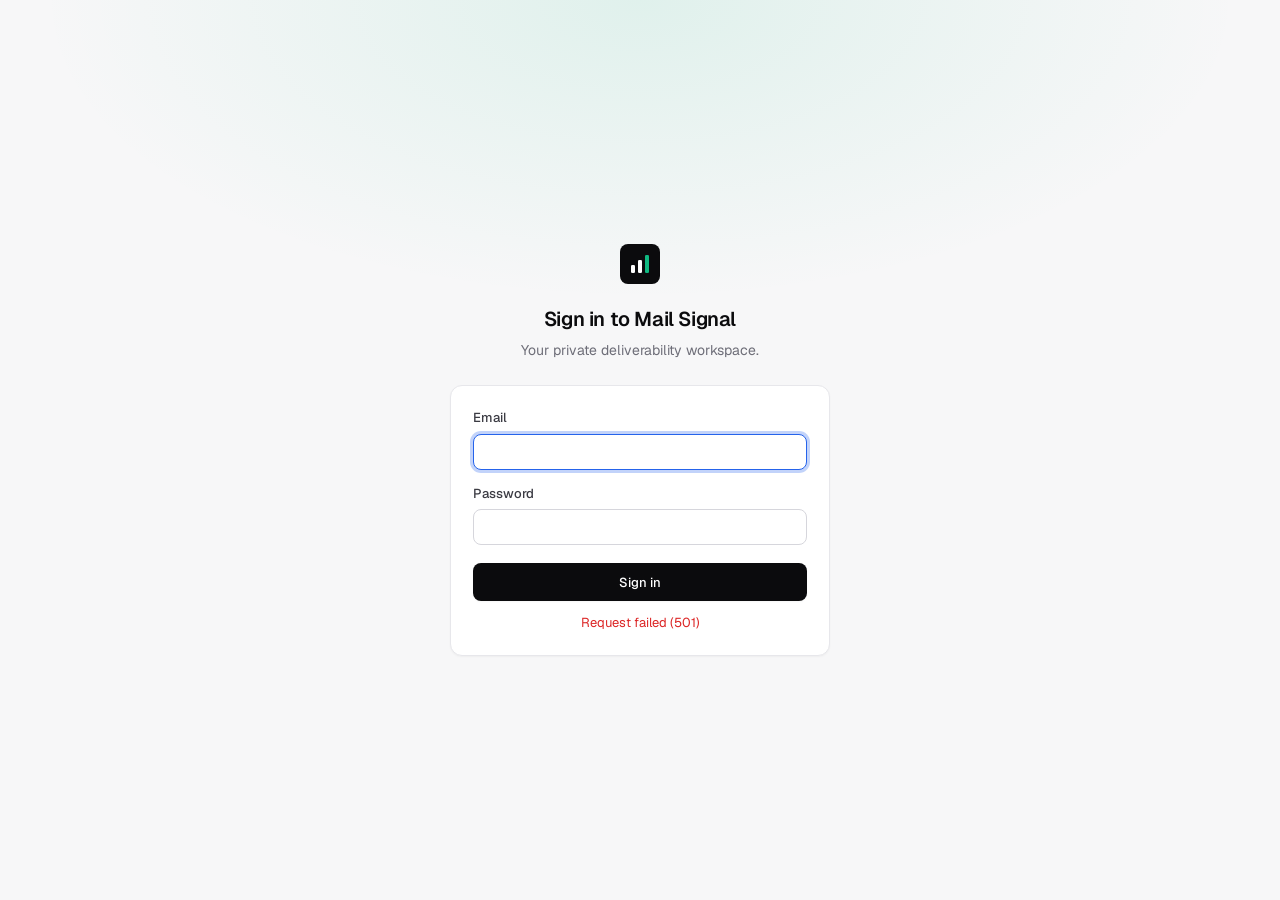
==== index.html @ 1fe467b7 "Mail Signal: self-hosted email placement dashboard Draft ordinary emails with Gemini, send them by h" ====
<!doctype html>
<html lang="en">
<head>
  <meta charset="utf-8">
  <meta name="viewport" content="width=device-width,initial-scale=1">
  <meta name="robots" content="noindex,nofollow">
  <meta name="color-scheme" content="light dark">
  <title>Mail Signal</title>
  <link rel="icon" href="/assets/icon.svg" type="image/svg+xml">
  <link rel="preload" href="/assets/fonts/Geist-Variable.woff2" as="font" type="font/woff2" crossorigin>
  <link rel="stylesheet" href="/app.css">
  <script>try{var t=localStorage.getItem('ms-theme');if(t==='light'||t==='dark')document.documentElement.dataset.theme=t}catch(e){}</script>
</head>
<body>
  <div id="root"><div class="loading"><div class="spin"></div></div></div>
  <div class="toasts" id="toasts" aria-live="polite"></div>
  <dialog id="dialog"></dialog>
  <script src="/app.js"></script>
</body>
</html>
---- app.css ----
/* Mail Signal dashboard. Neutral UI; colour is reserved for email status. */
@font-face { font-family: "Geist"; src: url("/assets/fonts/Geist-Variable.woff2") format("woff2"); font-weight: 100 900; font-display: swap; }
@font-face { font-family: "Geist Mono"; src: url("/assets/fonts/GeistMono-Variable.woff2") format("woff2"); font-weight: 100 900; font-display: swap; }

:root {
  color-scheme: light;
  --font: "Geist", ui-sans-serif, system-ui, -apple-system, "Segoe UI", sans-serif;
  --mono: "Geist Mono", ui-monospace, "SF Mono", Consolas, monospace;
  --bg: #f7f7f8; --surface: #ffffff; --surface-2: #fbfbfc; --hover: #f1f1f3; --active: #ebebee;
  --border: #e7e7eb; --border-strong: #d6d6dc;
  --text: #0b0b0d; --text-2: #3b3b43; --muted: #6e6e78; --faint: #a0a0aa;
  --primary: #0b0b0d; --on-primary: #ffffff;
  --brand: #10b981;
  --draft: #71717a; --ready: #2563eb; --sent: #7c3aed; --inbox: #16a34a; --tab: #d97706; --spam: #dc2626;
  --ring: 0 0 0 3px color-mix(in srgb, var(--ready) 28%, transparent);
  --shadow-sm: 0 1px 2px rgb(0 0 0 / .04);
  --shadow-lg: 0 16px 40px -12px rgb(0 0 0 / .22), 0 0 0 1px rgb(0 0 0 / .05);
  --r-sm: 6px; --r: 8px; --r-lg: 12px;
  --sidebar: 236px; --header: 60px;
}
@media (prefers-color-scheme: dark) {
  :root:not([data-theme="light"]) {
    color-scheme: dark;
    --bg: #0a0a0c; --surface: #111114; --surface-2: #141418; --hover: #1a1a1f; --active: #222228;
    --border: #232329; --border-strong: #32323a;
    --text: #f4f4f5; --text-2: #d4d4d8; --muted: #9b9ba6; --faint: #6b6b75;
    --primary: #f4f4f5; --on-primary: #0a0a0c;
    --draft: #a1a1aa; --ready: #60a5fa; --sent: #a78bfa; --inbox: #4ade80; --tab: #fbbf24; --spam: #f87171;
    --shadow-lg: 0 16px 40px -12px rgb(0 0 0 / .6), 0 0 0 1px rgb(255 255 255 / .06);
  }
}
:root[data-theme="dark"] {
  color-scheme: dark;
  --bg: #0a0a0c; --surface: #111114; --surface-2: #141418; --hover: #1a1a1f; --active: #222228;
  --border: #232329; --border-strong: #32323a;
  --text: #f4f4f5; --text-2: #d4d4d8; --muted: #9b9ba6; --faint: #6b6b75;
  --primary: #f4f4f5; --on-primary: #0a0a0c;
  --draft: #a1a1aa; --ready: #60a5fa; --sent: #a78bfa; --inbox: #4ade80; --tab: #fbbf24; --spam: #f87171;
  --shadow-lg: 0 16px 40px -12px rgb(0 0 0 / .6), 0 0 0 1px rgb(255 255 255 / .06);
}

* { box-sizing: border-box; }
html { -webkit-text-size-adjust: 100%; }
body { margin: 0; background: var(--bg); color: var(--text); font: 14px/1.5 var(--font); -webkit-font-smoothing: antialiased; text-rendering: optimizeLegibility; }
button, input, select, textarea { font: inherit; color: inherit; }
button { cursor: pointer; }
a { color: inherit; text-decoration: none; }
svg.i { width: 16px; height: 16px; flex: none; stroke: currentColor; fill: none; stroke-width: 1.75; stroke-linecap: round; stroke-linejoin: round; }
.hidden { display: none !important; }
.mono, .num { font-family: var(--mono); font-variant-numeric: tabular-nums; }
.muted { color: var(--muted); }
.faint { color: var(--faint); }
.small { font-size: 12px; }
::selection { background: color-mix(in srgb, var(--ready) 25%, transparent); }

/* ---------- Buttons & controls ---------- */
.btn { display: inline-flex; align-items: center; justify-content: center; gap: 7px; height: 34px; padding: 0 13px; border: 1px solid var(--border-strong); border-radius: var(--r); background: var(--surface); color: var(--text); font-size: 13px; font-weight: 500; white-space: nowrap; box-shadow: var(--shadow-sm); transition: background .12s, border-color .12s, opacity .12s; }
.btn:hover { background: var(--hover); }
.btn:focus-visible, .input:focus-visible, .nav-item:focus-visible, .seg button:focus-visible, .row-btn:focus-visible { outline: none; box-shadow: var(--ring); }
.btn:disabled { opacity: .5; cursor: not-allowed; }
.btn.primary { background: var(--primary); color: var(--on-primary); border-color: transparent; }
.btn.primary:hover { background: color-mix(in srgb, var(--primary) 86%, var(--bg)); }
.btn.ghost { background: transparent; border-color: transparent; box-shadow: none; color: var(--muted); }
.btn.ghost:hover { background: var(--hover); color: var(--text); }
.btn.danger { color: var(--spam); }
.btn.danger:hover { background: color-mix(in srgb, var(--spam) 10%, transparent); border-color: color-mix(in srgb, var(--spam) 35%, transparent); }
.btn.sm { height: 28px; padding: 0 10px; font-size: 12.5px; }
.btn.icon { width: 34px; padding: 0; }
.btn.sm.icon { width: 28px; }
.btn .spin { width: 14px; height: 14px; border: 2px solid currentColor; border-right-color: transparent; border-radius: 50%; animation: spin .7s linear infinite; }
@keyframes spin { to { transform: rotate(360deg); } }

.field { display: grid; gap: 6px; }
.field + .field, .field-row + .field, .field + .field-row { margin-top: 14px; }
.label { font-size: 13px; font-weight: 500; color: var(--text-2); }
.hint { font-size: 12px; color: var(--muted); }
.input { width: 100%; height: 36px; padding: 0 11px; border: 1px solid var(--border-strong); border-radius: var(--r); background: var(--surface); outline: none; transition: border-color .12s, box-shadow .12s; }
.input:focus { border-color: var(--ready); box-shadow: var(--ring); }
textarea.input { height: auto; min-height: 96px; padding: 9px 11px; line-height: 1.55; resize: vertical; }
select.input { padding-right: 30px; appearance: none; background-image: url("data:image/svg+xml,%3Csvg xmlns='http://www.w3.org/2000/svg' viewBox='0 0 24 24' fill='none' stroke='%23888' stroke-width='2'%3E%3Cpath d='m6 9 6 6 6-6'/%3E%3C/svg%3E"); background-repeat: no-repeat; background-position: right 9px center; background-size: 15px; }
.field-row { display: grid; grid-template-columns: 1fr 1fr; gap: 14px; }
.field-row .field + .field { margin-top: 0; }
.checkbox { width: 16px; height: 16px; accent-color: var(--primary); }

.seg { display: inline-flex; padding: 3px; gap: 2px; border: 1px solid var(--border); border-radius: 10px; background: var(--surface-2); }
.seg button { display: inline-flex; align-items: center; gap: 6px; height: 28px; padding: 0 10px; border: 0; border-radius: 7px; background: transparent; color: var(--muted); font-size: 13px; font-weight: 500; white-space: nowrap; }
.seg button:hover { color: var(--text); }
.seg button.on { background: var(--surface); color: var(--text); box-shadow: var(--shadow-sm), 0 0 0 1px var(--border); }
.seg .count { font-family: var(--mono); font-size: 11px; color: var(--faint); }
.seg button.on .count { color: var(--muted); }

kbd { display: inline-grid; place-items: center; min-width: 18px; height: 18px; padding: 0 4px; border: 1px solid var(--border-strong); border-bottom-width: 2px; border-radius: 4px; font: 11px var(--mono); color: var(--muted); }

/* ---------- Status ---------- */
.s-draft { --c: var(--draft); } .s-ready { --c: var(--ready); } .s-sent { --c: var(--sent); }
.s-inbox { --c: var(--inbox); } .s-tab { --c: var(--tab); } .s-spam { --c: var(--spam); }
.pill { display: inline-flex; align-items: center; gap: 6px; height: 22px; padding: 0 8px; border-radius: 999px; background: color-mix(in srgb, var(--c, var(--draft)) 13%, transparent); color: color-mix(in srgb, var(--c, var(--draft)) 88%, var(--text)); font-size: 12px; font-weight: 500; white-space: nowrap; }
.pill::before { content: ""; width: 6px; height: 6px; border-radius: 50%; background: var(--c, var(--draft)); }
.pill.plain::before { display: none; }
.dot { display: inline-block; width: 8px; height: 8px; border-radius: 50%; background: var(--c, var(--draft)); flex: none; }
.chip { display: inline-flex; align-items: center; height: 22px; padding: 0 7px; border: 1px solid var(--border); border-radius: 6px; background: var(--surface-2); font: 11.5px var(--mono); color: var(--muted); }

/* ---------- Auth ---------- */
.auth { min-height: 100vh; display: grid; place-items: center; padding: 24px 16px; background: radial-gradient(600px 300px at 50% 0%, color-mix(in srgb, var(--brand) 10%, transparent), transparent), var(--bg); }
.auth-card { width: min(380px, 100%); }
.auth-card .logo { margin: 0 auto 20px; width: 40px; height: 40px; }
.auth-card h1 { margin: 0 0 6px; text-align: center; font-size: 20px; font-weight: 600; letter-spacing: -.02em; }
.auth-card > p { margin: 0 0 24px; text-align: center; color: var(--muted); }
.auth-card form { padding: 22px; border: 1px solid var(--border); border-radius: var(--r-lg); background: var(--surface); box-shadow: var(--shadow-sm); }
.auth-card .btn { width: 100%; height: 38px; margin-top: 18px; }
.form-error { min-height: 18px; margin: 12px 0 0; color: var(--spam); font-size: 13px; text-align: center; }

/* ---------- Shell ---------- */
.shell { display: grid; grid-template-columns: var(--sidebar) minmax(0, 1fr); min-height: 100vh; }
.sidebar { position: sticky; top: 0; height: 100vh; display: flex; flex-direction: column; gap: 2px; padding: 14px 10px 12px; border-right: 1px solid var(--border); background: var(--bg); }
.brand { display: flex; align-items: center; gap: 10px; height: 40px; padding: 0 8px; margin-bottom: 12px; font-weight: 600; letter-spacing: -.01em; }
.logo { display: grid; place-items: center; width: 28px; height: 28px; border-radius: 8px; background: var(--primary); color: var(--on-primary); flex: none; }
.logo svg { width: 60%; height: 60%; }
.nav-label { margin: 14px 10px 6px; font-size: 11px; font-weight: 500; color: var(--faint); letter-spacing: .02em; }
.nav-item { position: relative; display: flex; align-items: center; gap: 10px; height: 34px; padding: 0 10px; border: 1px solid transparent; border-radius: var(--r); color: var(--muted); font-weight: 500; font-size: 13.5px; }
.nav-item:hover { background: var(--hover); color: var(--text); }
.nav-item.on { background: var(--surface); border-color: var(--border); color: var(--text); box-shadow: var(--shadow-sm); }
.nav-item .badge { margin-left: auto; min-width: 20px; height: 18px; padding: 0 6px; border-radius: 99px; background: color-mix(in srgb, var(--ready) 14%, transparent); color: var(--ready); font: 600 11px/18px var(--mono); text-align: center; }
.sidebar-foot { margin-top: auto; display: grid; gap: 8px; }
.sender-card { padding: 10px; border: 1px solid var(--border); border-radius: var(--r); background: var(--surface); font-size: 12px; }
.sender-card b { display: block; overflow: hidden; font-weight: 500; font-size: 12.5px; text-overflow: ellipsis; white-space: nowrap; }
.sender-card .row { display: flex; align-items: center; gap: 6px; margin-top: 3px; color: var(--muted); }
.user-row { display: flex; align-items: center; gap: 8px; padding: 4px 4px 0 8px; }
.user-row span { flex: 1; min-width: 0; overflow: hidden; color: var(--muted); font-size: 12.5px; text-overflow: ellipsis; white-space: nowrap; }

.main { min-width: 0; display: flex; flex-direction: column; }
.page-header { position: sticky; top: 0; z-index: 20; display: flex; align-items: center; gap: 12px; height: var(--header); padding: 0 28px; border-bottom: 1px solid var(--border); background: color-mix(in srgb, var(--bg) 82%, transparent); backdrop-filter: saturate(1.4) blur(14px); }
.page-header h1 { margin: 0; font-size: 15px; font-weight: 600; letter-spacing: -.01em; }
.page-header .sub { color: var(--muted); font-size: 13px; overflow: hidden; text-overflow: ellipsis; white-space: nowrap; }
.page-header .actions { margin-left: auto; display: flex; align-items: center; gap: 8px; }
.menu-btn { display: none; }
.page { padding: 24px 28px 64px; width: 100%; max-width: 1240px; }
.page.narrow { max-width: 860px; }
.page.flush { padding: 0; max-width: none; flex: 1; min-height: 0; display: flex; flex-direction: column; }
.main:has(.page.flush) { height: 100vh; overflow: hidden; }

/* ---------- Cards ---------- */
.card { min-width: 0; border: 1px solid var(--border); border-radius: var(--r-lg); background: var(--surface); box-shadow: var(--shadow-sm); }
.card-head { display: flex; align-items: center; gap: 10px; min-height: 52px; padding: 12px 16px; border-bottom: 1px solid var(--border); }
.card-head h2 { margin: 0; font-size: 14px; font-weight: 600; letter-spacing: -.01em; }
.card-head .sub { color: var(--muted); font-size: 12.5px; }
.card-head .right { margin-left: auto; display: flex; align-items: center; gap: 8px; }
.card-body { padding: 16px; }
.card-foot { display: flex; align-items: center; gap: 8px; padding: 12px 16px; border-top: 1px solid var(--border); background: var(--surface-2); border-radius: 0 0 var(--r-lg) var(--r-lg); }
.card-foot .right { margin-left: auto; display: flex; gap: 8px; }
.stack { display: grid; gap: 16px; }
.grid-2 { display: grid; grid-template-columns: minmax(0, 1.55fr) minmax(0, 1fr); gap: 16px; align-items: start; }
.empty { display: grid; justify-items: center; gap: 6px; padding: 40px 20px; text-align: center; color: var(--muted); }
.empty .i { width: 22px; height: 22px; color: var(--faint); margin-bottom: 4px; }
.empty b { color: var(--text); font-weight: 600; }
.empty p { margin: 0; max-width: 360px; font-size: 13px; }
.empty .btn { margin-top: 10px; }
.callout { display: flex; gap: 10px; padding: 12px 14px; border: 1px solid var(--border); border-radius: var(--r); background: var(--surface-2); color: var(--text-2); font-size: 13px; }
.callout .i { margin-top: 2px; color: var(--muted); }
.callout.warn { border-color: color-mix(in srgb, var(--tab) 35%, var(--border)); background: color-mix(in srgb, var(--tab) 7%, var(--surface)); }
.callout.warn .i { color: var(--tab); }
.callout.bad { border-color: color-mix(in srgb, var(--spam) 35%, var(--border)); background: color-mix(in srgb, var(--spam) 6%, var(--surface)); }
.callout.bad .i { color: var(--spam); }

/* ---------- Overview ---------- */
.hello { display: flex; align-items: flex-end; justify-content: space-between; gap: 16px; margin-bottom: 20px; }
.hello h2 { margin: 0; font-size: 24px; font-weight: 600; letter-spacing: -.03em; }
.hello p { margin: 4px 0 0; color: var(--muted); }
.stats { display: grid; grid-template-columns: repeat(4, minmax(0, 1fr)); }
.stat { padding: 16px 18px 18px; min-width: 0; }
.stat + .stat { border-left: 1px solid var(--border); }
.stat-label { display: flex; align-items: center; gap: 7px; color: var(--muted); font-size: 12.5px; }
.stat-value { margin-top: 8px; font: 600 28px/1 var(--font); letter-spacing: -.03em; font-variant-numeric: tabular-nums; }
.stat-value small { margin-left: 2px; font-size: 15px; font-weight: 500; color: var(--muted); letter-spacing: 0; }
.stat-sub { margin-top: 8px; color: var(--muted); font-size: 12px; }
.meter { display: flex; height: 6px; margin-top: 12px; overflow: hidden; border-radius: 99px; background: var(--hover); }
.meter span { background: var(--c); }
.meter span + span { margin-left: 2px; }

.setup { display: grid; grid-template-columns: repeat(6, minmax(0, 1fr)); }
.step { display: grid; gap: 6px; padding: 14px 16px; min-width: 0; border-right: 1px solid var(--border); color: var(--muted); font-size: 12.5px; }
.step:last-child { border-right: 0; }
.step:hover { background: var(--hover); }
.step .n { display: grid; place-items: center; width: 22px; height: 22px; border: 1px solid var(--border-strong); border-radius: 50%; font: 11px var(--mono); }
.step b { color: var(--text); font-weight: 500; font-size: 13px; }
.step.done .n { border-color: transparent; background: var(--inbox); color: var(--surface); }
.step.done b { color: var(--muted); }

.matrix { display: grid; gap: 2px; }
.matrix-row { display: grid; grid-template-columns: minmax(150px, 220px) 1fr 70px; align-items: center; gap: 16px; padding: 8px 16px; border-radius: var(--r-sm); }
.matrix-row:hover { background: var(--hover); }
.matrix-who { display: flex; align-items: center; gap: 10px; min-width: 0; }
.matrix-who div { min-width: 0; }
.matrix-who div > b, .matrix-who div > span { display: block; overflow: hidden; text-overflow: ellipsis; white-space: nowrap; }
.matrix-who div > b { font-weight: 500; font-size: 13px; }
.matrix-who div > span { color: var(--faint); font-size: 12px; }
.cells { display: flex; gap: 4px; flex-wrap: wrap; }
.cell { width: 18px; height: 18px; border-radius: 4px; background: var(--c); }
.cell.wait { background: transparent; border: 1.5px dashed color-mix(in srgb, var(--sent) 60%, transparent); }
.cell.none { background: var(--hover); }
.cell:hover { outline: 2px solid color-mix(in srgb, var(--c, var(--faint)) 45%, transparent); outline-offset: 1px; }
.matrix-rate { text-align: right; font: 500 13px var(--mono); }
.legend { display: flex; flex-wrap: wrap; gap: 14px; color: var(--muted); font-size: 12px; }
.legend span { display: inline-flex; align-items: center; gap: 6px; }

.bars { display: grid; grid-template-columns: repeat(14, minmax(0, 1fr)); align-items: end; gap: 6px; height: 150px; padding: 8px 16px 0; }
.bar { display: flex; flex-direction: column-reverse; gap: 2px; height: 100%; justify-content: flex-start; }
.bar span { display: block; border-radius: 3px; background: var(--c); min-height: 3px; }
.bar.zero::after { content: ""; display: block; height: 3px; border-radius: 3px; background: var(--hover); }
.bar-axis { display: grid; grid-template-columns: repeat(14, minmax(0, 1fr)); gap: 6px; padding: 8px 16px 14px; color: var(--faint); font: 10.5px var(--mono); text-align: center; }

.feed { display: grid; }
.feed-item { display: grid; grid-template-columns: 28px minmax(0, 1fr) auto; align-items: start; gap: 10px; padding: 10px 16px; }
.feed-item + .feed-item { border-top: 1px solid var(--border); }
.feed-icon { display: grid; place-items: center; width: 26px; height: 26px; border-radius: 50%; background: color-mix(in srgb, var(--c, var(--draft)) 13%, transparent); color: var(--c, var(--draft)); }
.feed-icon .i { width: 14px; height: 14px; }
.feed-text { font-size: 13px; color: var(--text-2); }
.feed-text b { font-weight: 500; color: var(--text); }
.feed-text .subject { display: block; overflow: hidden; color: var(--muted); font-size: 12.5px; text-overflow: ellipsis; white-space: nowrap; }
.feed-time { color: var(--faint); font: 11.5px var(--mono); white-space: nowrap; }

.todo { display: grid; }
.todo-item { display: flex; align-items: center; gap: 12px; padding: 12px 16px; }
.todo-item + .todo-item { border-top: 1px solid var(--border); }
.todo-item .feed-icon { flex: none; }
.todo-item div { flex: 1; min-width: 0; font-size: 13px; }
.todo-item small { display: block; color: var(--muted); font-size: 12px; }

/* ---------- Emails (split view) ---------- */
.mail-toolbar { display: flex; align-items: center; gap: 10px; padding: 12px 20px; border-bottom: 1px solid var(--border); overflow-x: auto; }
.split { flex: 1; min-height: 0; display: grid; grid-template-columns: minmax(300px, 380px) minmax(0, 1fr); }
.mail-list { overflow-y: auto; border-right: 1px solid var(--border); background: var(--surface-2); }
.mail-row { position: relative; display: grid; grid-template-columns: 32px minmax(0, 1fr); gap: 10px; padding: 13px 16px; border-bottom: 1px solid var(--border); cursor: pointer; }
.mail-row:hover { background: var(--hover); }
.mail-row.on { background: var(--surface); }
.mail-row.on::before { content: ""; position: absolute; left: 0; top: 0; bottom: 0; width: 2px; background: var(--primary); }
.mail-row .top { display: flex; align-items: baseline; gap: 8px; }
.mail-row .who { flex: 1; min-width: 0; overflow: hidden; font-weight: 500; font-size: 13.5px; text-overflow: ellipsis; white-space: nowrap; }
.mail-row .when { color: var(--faint); font: 11.5px var(--mono); white-space: nowrap; }
.mail-row .subj { overflow: hidden; color: var(--text-2); font-size: 13px; text-overflow: ellipsis; white-space: nowrap; }
.mail-row .meta { display: flex; align-items: center; gap: 8px; margin-top: 6px; color: var(--faint); font-size: 12px; }
.mail-row .meta .i { width: 13px; height: 13px; }
.avatar { display: grid; place-items: center; width: 32px; height: 32px; border-radius: 50%; background: hsl(var(--h, 210) 60% 92%); color: hsl(var(--h, 210) 45% 32%); font-weight: 600; font-size: 13px; flex: none; }
:root[data-theme="dark"] .avatar { background: hsl(var(--h, 210) 35% 20%); color: hsl(var(--h, 210) 70% 80%); }
@media (prefers-color-scheme: dark) { :root:not([data-theme="light"]) .avatar { background: hsl(var(--h, 210) 35% 20%); color: hsl(var(--h, 210) 70% 80%); } }
.avatar.sm { width: 24px; height: 24px; font-size: 11px; }

.detail { overflow-y: auto; background: var(--surface); }
.detail-inner { max-width: 780px; margin: 0 auto; padding: 28px 32px 120px; }
.back-btn { display: none; }
.detail-head { display: flex; align-items: flex-start; gap: 12px; }
.detail-head .grow { flex: 1; min-width: 0; }
.subject-input { width: 100%; padding: 4px 0; border: 0; border-bottom: 1px dashed transparent; background: transparent; outline: none; font-size: 22px; font-weight: 600; letter-spacing: -.02em; line-height: 1.3; }
.subject-input:hover { border-bottom-color: var(--border-strong); }
.subject-input:focus { border-bottom-color: var(--ready); }
h2.subject { margin: 0; font-size: 22px; font-weight: 600; letter-spacing: -.02em; line-height: 1.3; overflow-wrap: anywhere; }
.addr { display: flex; align-items: center; gap: 10px; flex-wrap: wrap; margin: 14px 0 18px; color: var(--muted); font-size: 13px; }
.addr b { color: var(--text); font-weight: 500; }
.paper { border: 1px solid var(--border); border-radius: var(--r-lg); background: var(--surface); }
.paper:focus-within { border-color: var(--border-strong); }
.body-input { display: block; width: 100%; min-height: 260px; padding: 18px 20px; border: 0; background: transparent; outline: none; resize: vertical; font-size: 14.5px; line-height: 1.65; }
.body-text { margin: 0; padding: 18px 20px; white-space: pre-wrap; font: 14.5px/1.65 var(--font); color: var(--text-2); overflow-wrap: anywhere; }
.composer { position: sticky; bottom: 16px; z-index: 5; display: flex; align-items: center; gap: 8px; flex-wrap: wrap; margin-top: 16px; padding: 8px; border: 1px solid var(--border); border-radius: var(--r-lg); background: color-mix(in srgb, var(--surface) 92%, transparent); backdrop-filter: blur(10px); box-shadow: var(--shadow-lg); }
.composer .ai { flex: 1 1 260px; display: flex; align-items: center; gap: 6px; min-width: 0; height: 34px; padding: 0 4px 0 10px; border: 1px solid var(--border); border-radius: var(--r); background: var(--surface-2); }
.composer .ai input { flex: 1; min-width: 0; height: 100%; border: 0; background: transparent; outline: none; font-size: 13px; }
.composer .ai .i { color: var(--sent); }
.composer .dirty { color: var(--tab); font-size: 12px; }

.section-title { display: flex; align-items: center; gap: 8px; margin: 32px 0 12px; font-size: 13px; font-weight: 600; }
.section-title .count { color: var(--faint); font: 12px var(--mono); }
.placement { display: grid; grid-template-columns: auto minmax(0, 1fr) auto; align-items: center; gap: 16px; padding: 16px 18px; border: 1px solid color-mix(in srgb, var(--c) 30%, var(--border)); border-radius: var(--r-lg); background: color-mix(in srgb, var(--c) 6%, var(--surface)); }
.placement .big { display: grid; place-items: center; width: 44px; height: 44px; border-radius: 12px; background: color-mix(in srgb, var(--c) 15%, transparent); color: var(--c); }
.placement .big .i { width: 22px; height: 22px; }
.placement h3 { margin: 0; font-size: 17px; font-weight: 600; letter-spacing: -.01em; }
.placement p { margin: 2px 0 0; color: var(--muted); font-size: 12.5px; }
.labels { display: flex; flex-wrap: wrap; gap: 4px; margin-top: 8px; }
.timeline { position: relative; display: grid; gap: 14px; padding-left: 22px; }
.timeline::before { content: ""; position: absolute; left: 5px; top: 6px; bottom: 6px; width: 1px; background: var(--border-strong); }
.tl { position: relative; display: flex; gap: 10px; align-items: baseline; font-size: 13px; color: var(--text-2); }
.tl::before { content: ""; position: absolute; left: -21px; top: 5px; width: 9px; height: 9px; border-radius: 50%; background: var(--surface); border: 2px solid var(--c, var(--draft)); }
.tl .when { margin-left: auto; color: var(--faint); font: 11.5px var(--mono); white-space: nowrap; }
.reply { margin-top: 12px; border: 1px solid var(--border); border-radius: var(--r-lg); background: var(--surface); }
.reply-head { display: flex; align-items: center; gap: 10px; padding: 12px 14px; border-bottom: 1px solid var(--border); font-size: 13px; }
.reply-head .grow { flex: 1; min-width: 0; color: var(--muted); }
.reply-head b { color: var(--text); font-weight: 500; }
.reply .body-input { min-height: 120px; padding: 14px 16px; font-size: 14px; }
.reply .body-text { padding: 14px 16px; font-size: 14px; }
.reply .composer { position: static; margin: 0; border: 0; border-top: 1px solid var(--border); border-radius: 0 0 var(--r-lg) var(--r-lg); box-shadow: none; background: var(--surface-2); }

/* ---------- Seeds ---------- */
.seed-grid { display: grid; grid-template-columns: repeat(auto-fill, minmax(330px, 1fr)); gap: 16px; }
.seed-card .card-head { gap: 12px; }
.seed-card .who { min-width: 0; flex: 1; }
.seed-card .who b, .seed-card .who span { display: block; overflow: hidden; text-overflow: ellipsis; white-space: nowrap; }
.seed-card .who b { font-weight: 600; font-size: 14px; }
.seed-card .who span { color: var(--muted); font-size: 12.5px; }
.kv { display: grid; }
.kv-row { display: flex; align-items: center; gap: 10px; min-height: 44px; padding: 6px 16px; font-size: 13px; }
.kv-row + .kv-row { border-top: 1px solid var(--border); }
.kv-row .k { flex: 1; color: var(--muted); }
.paused { opacity: .62; }

/* ---------- Tables ---------- */
.table { width: 100%; border-collapse: collapse; font-size: 13px; }
.table th { padding: 10px 16px; border-bottom: 1px solid var(--border); color: var(--muted); font-size: 12px; font-weight: 500; text-align: left; white-space: nowrap; }
.table td { padding: 11px 16px; border-bottom: 1px solid var(--border); vertical-align: middle; }
.table tr:last-child td { border-bottom: 0; }
.table tbody tr:hover { background: var(--hover); }
.table .clip { max-width: 320px; overflow: hidden; text-overflow: ellipsis; white-space: nowrap; }

/* ---------- Settings ---------- */
.settings-section { display: grid; grid-template-columns: 220px minmax(0, 1fr); gap: 24px; padding: 24px 0; border-bottom: 1px solid var(--border); }
.settings-section:first-child { padding-top: 0; }
.settings-section:last-child { border-bottom: 0; }
.settings-section h3 { margin: 0 0 4px; font-size: 14px; font-weight: 600; }
.settings-section > div > p { margin: 0; color: var(--muted); font-size: 13px; }
.copy { display: flex; align-items: center; gap: 6px; height: 36px; padding: 0 4px 0 11px; border: 1px solid var(--border); border-radius: var(--r); background: var(--surface-2); }
.copy code { flex: 1; min-width: 0; overflow: hidden; font: 12.5px var(--mono); text-overflow: ellipsis; white-space: nowrap; }

/* ---------- Dialog & toast ---------- */
dialog { width: min(520px, calc(100vw - 32px)); max-height: calc(100vh - 48px); padding: 0; border: 0; border-radius: 14px; background: var(--surface); color: var(--text); box-shadow: var(--shadow-lg); }
dialog::backdrop { background: rgb(0 0 0 / .35); backdrop-filter: blur(2px); }
dialog[open] { animation: pop .14s ease-out; }
@keyframes pop { from { opacity: 0; transform: translateY(6px) scale(.985); } }
.dlg-head { padding: 18px 20px 4px; }
.dlg-head h2 { margin: 0; font-size: 16px; font-weight: 600; letter-spacing: -.01em; }
.dlg-head p { margin: 6px 0 0; color: var(--muted); font-size: 13px; white-space: pre-line; }
.dlg-body { padding: 14px 20px; overflow-y: auto; max-height: 60vh; }
.dlg-foot { display: flex; justify-content: flex-end; gap: 8px; padding: 14px 20px; border-top: 1px solid var(--border); background: var(--surface-2); }
.pick { display: grid; border: 1px solid var(--border); border-radius: var(--r); }
.pick label { display: flex; align-items: center; gap: 10px; padding: 9px 12px; cursor: pointer; font-size: 13px; }
.pick label + label { border-top: 1px solid var(--border); }
.pick label:hover { background: var(--hover); }
.pick label div { flex: 1; min-width: 0; }
.pick label div > span { display: block; color: var(--muted); font-size: 12px; overflow: hidden; text-overflow: ellipsis; white-space: nowrap; }
.toasts { position: fixed; z-index: 100; right: 16px; bottom: 16px; display: grid; gap: 8px; width: min(380px, calc(100vw - 32px)); }
.toast { display: flex; align-items: flex-start; gap: 10px; padding: 12px 14px; border-radius: var(--r-lg); background: var(--surface); box-shadow: var(--shadow-lg); font-size: 13px; animation: pop .16s ease-out; }
.toast .i { margin-top: 1px; color: var(--inbox); }
.toast.err .i { color: var(--spam); }
.loading { display: grid; place-items: center; min-height: 100vh; }
.loading .spin { width: 22px; height: 22px; border: 2px solid var(--border-strong); border-right-color: transparent; border-radius: 50%; animation: spin .7s linear infinite; }

/* ---------- Responsive ---------- */
@media (max-width: 1100px) {
  .setup { grid-template-columns: repeat(3, minmax(0, 1fr)); }
  .step:nth-child(3) { border-right: 0; }
  .step:nth-child(-n+3) { border-bottom: 1px solid var(--border); }
  .grid-2 { grid-template-columns: minmax(0, 1fr); }
}
@media (max-width: 860px) {
  .shell { grid-template-columns: minmax(0, 1fr); }
  .sidebar { position: fixed; z-index: 60; left: 0; top: 0; width: 272px; background: var(--surface); box-shadow: var(--shadow-lg); transform: translateX(-102%); transition: transform .2s ease; visibility: hidden; }
  .sidebar.open { transform: none; visibility: visible; }
  .menu-btn { display: inline-flex; }
  .page-header { padding: 0 16px; }
  .page { padding: 18px 16px 48px; }
  .stats { grid-template-columns: repeat(2, minmax(0, 1fr)); }
  .stat:nth-child(3) { border-left: 0; }
  .stat:nth-child(n+3) { border-top: 1px solid var(--border); }
  .main:has(.page.flush) { height: auto; overflow: visible; }
  .split { grid-template-columns: minmax(0, 1fr); }
  .split.has-detail .mail-list { display: none; }
  .split:not(.has-detail) .detail { display: none; }
  .mail-list { border-right: 0; }
  .detail-inner { padding: 16px 16px 120px; }
  .back-btn { display: inline-flex; margin: 0 0 12px -8px; }
  .matrix-row { grid-template-columns: minmax(0, 1fr) 56px; }
  .matrix-row .cells { grid-column: 1 / -1; grid-row: 2; }
  .settings-section { grid-template-columns: minmax(0, 1fr); gap: 12px; }
  .page-header .sub { display: none; }
  .hide-sm { display: none !important; }
}
@media (max-width: 560px) {
  .setup { grid-template-columns: repeat(2, minmax(0, 1fr)); }
  .step { border-right: 0 !important; border-bottom: 1px solid var(--border); }
  .step:nth-child(odd) { border-right: 1px solid var(--border) !important; }
  .field-row { grid-template-columns: minmax(0, 1fr); }
  .field-row .field + .field { margin-top: 14px; }
  .hello { flex-direction: column; align-items: flex-start; }
  .placement { grid-template-columns: auto minmax(0, 1fr); }
  .placement > .btn { grid-column: 1 / -1; }
  .bars { gap: 3px; padding: 8px 10px 0; }
  .bar-axis { gap: 3px; padding: 8px 10px 14px; font-size: 9px; }
  .table .hide-xs { display: none; }
}
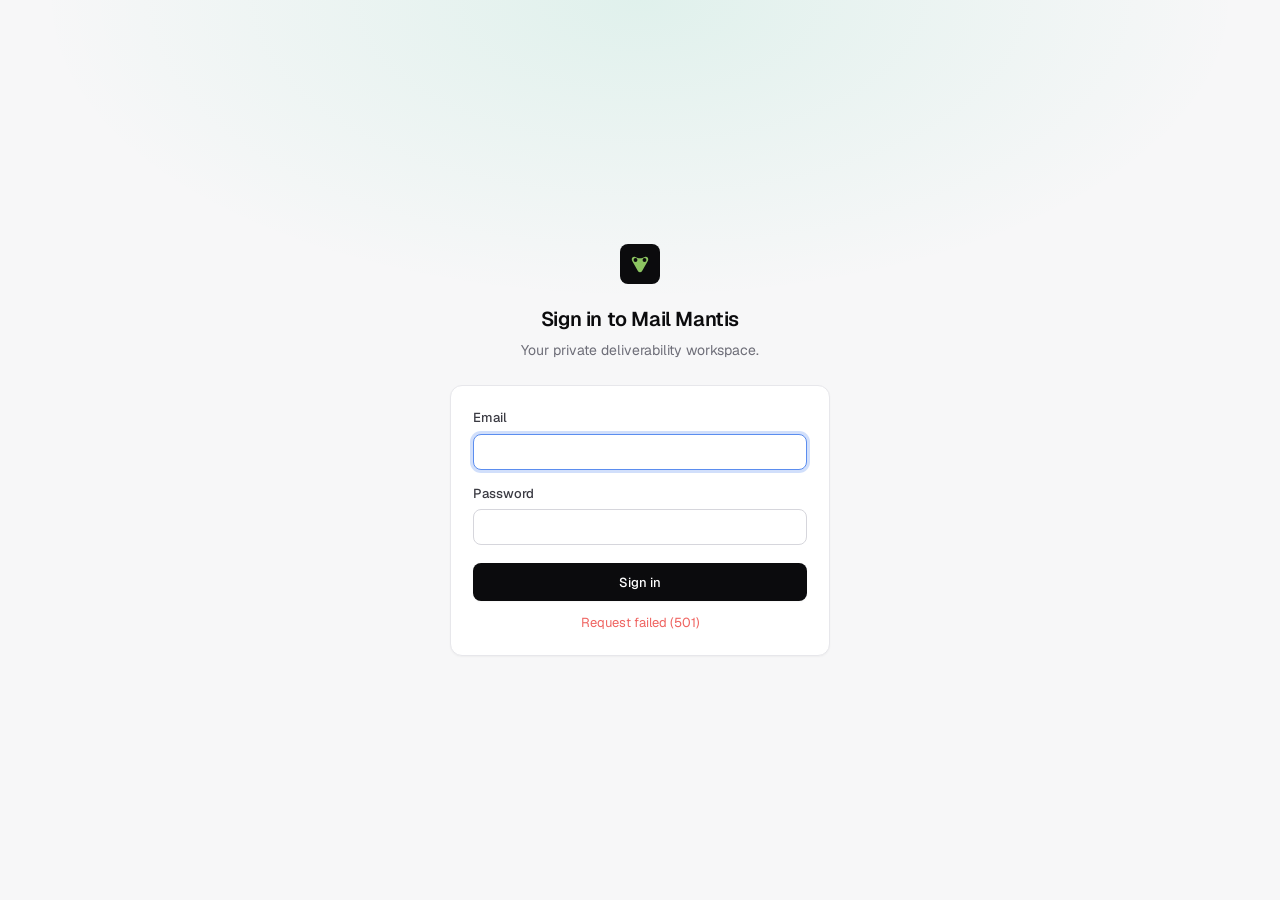
==== commit 2471f2b0: "Rename to Mail Mantis, add multiple sender domains, refresh the dashboard - Several sender domains w" ====
--- a/index.html
+++ b/index.html
@@ -5,11 +5,11 @@
   <meta name="viewport" content="width=device-width,initial-scale=1">
   <meta name="robots" content="noindex,nofollow">
   <meta name="color-scheme" content="light dark">
-  <title>Mail Signal</title>
+  <title>Mail Mantis</title>
   <link rel="icon" href="/assets/icon.svg" type="image/svg+xml">
   <link rel="preload" href="/assets/fonts/Geist-Variable.woff2" as="font" type="font/woff2" crossorigin>
   <link rel="stylesheet" href="/app.css">
-  <script>try{var t=localStorage.getItem('ms-theme');if(t==='light'||t==='dark')document.documentElement.dataset.theme=t}catch(e){}</script>
+  <script>try{var t=localStorage.getItem('mm-theme');if(t==='light'||t==='dark')document.documentElement.dataset.theme=t}catch(e){}</script>
 </head>
 <body>
   <div id="root"><div class="loading"><div class="spin"></div></div></div>
--- a/app.css
+++ b/app.css
@@ -1,4 +1,4 @@
-/* Mail Signal dashboard. Neutral UI; colour is reserved for email status. */
+/* Mail Mantis dashboard. Neutral UI; colour is reserved for email status. */
 @font-face { font-family: "Geist"; src: url("/assets/fonts/Geist-Variable.woff2") format("woff2"); font-weight: 100 900; font-display: swap; }
 @font-face { font-family: "Geist Mono"; src: url("/assets/fonts/GeistMono-Variable.woff2") format("woff2"); font-weight: 100 900; font-display: swap; }
 
@@ -383,3 +383,144 @@
   .bar-axis { gap: 3px; padding: 8px 10px 14px; font-size: 9px; }
   .table .hide-xs { display: none; }
 }
+
+/* ---------- Frame, workspace switcher and account ---------- */
+.main { padding: 10px 10px 10px 0; }
+.frame { flex: 1; min-width: 0; display: flex; flex-direction: column; border: 1px solid var(--border); border-radius: 14px; background: var(--surface); box-shadow: var(--shadow-sm); }
+.frame > .page-header { border-radius: 14px 14px 0 0; background: color-mix(in srgb, var(--surface) 88%, transparent); }
+.page { margin: 0 auto; max-width: 1320px; }
+.page.narrow { max-width: 900px; }
+.main:has(.page.flush) .frame { overflow: hidden; min-height: 0; }
+.workspace { display: flex; align-items: center; gap: 10px; width: 100%; margin-bottom: 14px; padding: 6px 8px 6px 6px; border: 1px solid transparent; border-radius: 10px; background: transparent; text-align: left; }
+.workspace:hover { background: var(--hover); border-color: var(--border); }
+.ws-logo { display: grid; place-items: center; width: 34px; height: 34px; flex: none; border-radius: 9px; background: #0b0b0d; }
+.ws-logo svg { width: 24px; height: 24px; }
+.ws-text { flex: 1; min-width: 0; }
+.ws-text b, .ws-text small { display: block; overflow: hidden; text-overflow: ellipsis; white-space: nowrap; }
+.ws-text b { font-size: 14px; font-weight: 600; }
+.ws-text small { color: var(--muted); font-size: 12px; }
+.workspace > .i { color: var(--muted); }
+.sidebar-spacer { flex: 1; }
+button.nav-item { width: 100%; background: transparent; text-align: left; }
+.nav-item .badge.plain { background: transparent; color: var(--faint); font: 400 11.5px var(--font); text-transform: capitalize; }
+.account { display: flex; align-items: center; gap: 10px; margin-top: 10px; padding: 9px 6px 9px 10px; border: 1px solid var(--border); border-radius: 10px; background: var(--surface); }
+.acc-text { flex: 1; min-width: 0; }
+.acc-text b, .acc-text small { display: block; overflow: hidden; text-overflow: ellipsis; white-space: nowrap; }
+.acc-text b { font-size: 13px; font-weight: 600; }
+.acc-text small { color: var(--muted); font-size: 11.5px; }
+
+/* ---------- KPI cards ---------- */
+.kpis { display: grid; grid-template-columns: repeat(4, minmax(0, 1fr)); gap: 16px; }
+.kpi { padding: 18px 20px; }
+.kpi-top { display: flex; align-items: center; justify-content: space-between; color: var(--text-2); font-size: 14px; font-weight: 500; }
+.kpi-top .i { width: 18px; height: 18px; color: var(--muted); }
+.kpi-value { margin-top: 12px; font: 600 30px/1.1 var(--font); letter-spacing: -.03em; font-variant-numeric: tabular-nums; }
+.kpi-sub { margin-top: 6px; color: var(--muted); font-size: 12.5px; }
+.up { color: var(--inbox); font-weight: 500; }
+.down { color: var(--spam); font-weight: 500; }
+.card-head.col { align-items: flex-start; padding: 18px 20px 6px; border-bottom: 0; min-height: 0; }
+.card-head.col h2 { font-size: 16px; }
+.card-head.col .sub { display: block; margin: 4px 0 0; font-size: 13px; }
+.card-head.col .right { align-self: flex-start; padding-top: 4px; }
+.grid-2.rev { grid-template-columns: minmax(0, 1fr) minmax(0, 1.55fr); }
+.btn.full { width: 100%; height: 38px; }
+.card-pad { padding: 10px 20px 18px; }
+.card-pad.center { display: flex; justify-content: center; }
+
+/* ---------- Placement chart ---------- */
+.pchart { display: grid; grid-template-columns: 34px minmax(0, 1fr); grid-template-rows: 250px auto; column-gap: 10px; padding: 22px 20px 18px; }
+.yaxis { position: relative; color: var(--faint); font: 11px var(--mono); }
+.yaxis span { position: absolute; right: 0; transform: translateY(-50%); }
+.yaxis span:nth-child(1) { top: 0; } .yaxis span:nth-child(2) { top: 25%; } .yaxis span:nth-child(3) { top: 50%; } .yaxis span:nth-child(4) { top: 75%; } .yaxis span:nth-child(5) { top: 100%; }
+.plot { position: relative; }
+.plot .grid { position: absolute; left: 0; right: 0; border-top: 1px dashed var(--border); }
+.plot .grid:nth-child(5) { border-top-style: solid; border-color: var(--border-strong); }
+.cols14 { position: absolute; inset: 0; display: grid; grid-template-columns: repeat(14, minmax(0, 1fr)); gap: 10px; align-items: end; padding: 0 4px; }
+.pcol { position: relative; display: flex; align-items: flex-end; height: 100%; outline: none; cursor: default; }
+.stackbar { display: flex; flex-direction: column-reverse; width: 100%; min-height: 4px; overflow: hidden; border-radius: 6px 6px 0 0; transition: filter .12s; }
+.stackbar span { background: var(--c); }
+.stackbar span + span { border-bottom: 2px solid var(--surface); }
+.pcol:hover .stackbar, .pcol:focus .stackbar { filter: brightness(1.08) saturate(1.1); }
+.tip { display: none; position: absolute; z-index: 4; top: 0; left: 50%; transform: translate(-50%, -20%); min-width: 150px; padding: 10px 12px; border: 1px solid var(--border); border-radius: 10px; background: var(--surface); box-shadow: var(--shadow-lg); font-size: 12px; white-space: nowrap; pointer-events: none; }
+.pcol:hover .tip, .pcol:focus .tip { display: block; }
+.pcol:nth-child(-n+2) .tip { left: 0; transform: translate(0, -20%); }
+.pcol:nth-last-child(-n+2) .tip { left: auto; right: 0; transform: translate(0, -20%); }
+.tip b { display: block; margin-bottom: 6px; font-size: 12.5px; font-weight: 600; }
+.tip div { display: flex; align-items: center; gap: 7px; color: var(--muted); line-height: 1.8; }
+.tip div span { margin-left: auto; padding-left: 16px; color: var(--text); font-family: var(--mono); }
+.xaxis { grid-column: 2; display: grid; grid-template-columns: repeat(14, minmax(0, 1fr)); gap: 10px; padding: 10px 4px 0; color: var(--faint); font-size: 11.5px; text-align: center; white-space: nowrap; }
+.chart-empty { padding: 30px 0 20px; }
+
+/* ---------- Required actions ---------- */
+.actions-card { display: flex; flex-direction: column; align-self: stretch; }
+.action-list { flex: 1; padding: 6px 12px; }
+.action-item { display: grid; grid-template-columns: 10px minmax(0, 1fr); gap: 12px; padding: 12px 8px; border-radius: 8px; }
+.action-item:hover { background: var(--hover); }
+.action-item .dot { margin-top: 7px; }
+.action-item b { display: block; font-size: 14px; font-weight: 500; }
+.action-item small { display: block; margin-top: 2px; overflow: hidden; color: var(--muted); font-size: 12.5px; text-overflow: ellipsis; white-space: nowrap; }
+
+/* ---------- Status donut ---------- */
+.donut-wrap { display: flex; flex-wrap: wrap; align-items: center; gap: 28px; padding: 18px 24px 26px; }
+.donut { position: relative; width: 180px; height: 180px; flex: none; border-radius: 50%; }
+.donut > div { position: absolute; inset: 30px; display: grid; place-content: center; border-radius: 50%; background: var(--surface); text-align: center; }
+.donut b { font: 600 28px/1 var(--font); letter-spacing: -.03em; }
+.donut span { margin-top: 4px; color: var(--muted); font-size: 12px; }
+.donut-legend { flex: 1; min-width: 150px; display: grid; gap: 11px; font-size: 13px; }
+.donut-legend div { display: flex; align-items: center; gap: 8px; color: var(--text-2); }
+.donut-legend b { margin-left: auto; font: 500 13px var(--mono); }
+
+/* ---------- Placement by inbox ---------- */
+.hbars { display: grid; gap: 12px; padding: 16px 20px 8px; }
+.hbar-row { display: grid; grid-template-columns: 110px minmax(0, 1fr) 30px; gap: 12px; align-items: center; }
+.hbar-row.paused { opacity: .55; }
+.hbar-name { overflow: hidden; color: var(--muted); font-size: 13px; text-align: right; text-overflow: ellipsis; white-space: nowrap; }
+.hbar { display: flex; height: 34px; overflow: hidden; border-radius: 7px; background: var(--hover); }
+.hbar span { display: flex; align-items: center; min-width: 0; padding: 0 10px; overflow: hidden; background: var(--c); color: #fff; font: 500 12px var(--mono); }
+.hbar span + span { border-left: 2px solid var(--surface); }
+.hbar .none { background: transparent; color: var(--faint); font: 12.5px var(--font); }
+.hbar-n { color: var(--faint); font: 12px var(--mono); }
+
+/* ---------- Domains ---------- */
+.domains { display: grid; grid-template-columns: 300px minmax(0, 1fr); gap: 20px; align-items: start; }
+.domain-list { overflow: hidden; }
+.domain-item { display: flex; align-items: center; gap: 10px; padding: 12px 14px; border-bottom: 1px solid var(--border); }
+.domain-item:last-child { border-bottom: 0; }
+.domain-item:hover { background: var(--hover); }
+.domain-item.on { background: var(--hover); box-shadow: inset 2px 0 0 var(--primary); }
+.domain-item > span:not(.avatar):not(.pill) { flex: 1; min-width: 0; }
+.domain-item b, .domain-item small { display: block; overflow: hidden; text-overflow: ellipsis; white-space: nowrap; }
+.domain-item b { font-size: 13.5px; font-weight: 500; }
+.domain-item small { color: var(--muted); font-size: 12px; }
+.domain-item.add .i { width: 24px; color: var(--muted); }
+.link { text-decoration: underline; text-decoration-color: var(--border-strong); text-underline-offset: 3px; }
+
+@media (max-width: 1100px) {
+  .kpis { grid-template-columns: repeat(2, minmax(0, 1fr)); }
+  .grid-2.rev, .domains { grid-template-columns: minmax(0, 1fr); }
+}
+@media (max-width: 860px) {
+  .main { padding: 0; }
+  .frame { border: 0; border-radius: 0; box-shadow: none; }
+  .frame > .page-header { border-radius: 0; }
+}
+@media (max-width: 560px) {
+  .kpis { gap: 10px; }
+  .kpi { padding: 14px; }
+  .kpi-value { font-size: 24px; }
+  .pchart { grid-template-columns: 26px minmax(0, 1fr); padding: 16px 12px 14px; }
+  .cols14, .xaxis { gap: 4px; }
+  .xaxis { font-size: 9.5px; }
+  .hbar-row { grid-template-columns: 64px minmax(0, 1fr) 24px; gap: 8px; }
+  .donut { width: 150px; height: 150px; }
+}
+.sidebar { border-right: 0; }
+/* Softer status palette (light theme), closer to a printed chart */
+:root:not([data-theme="dark"]) { --draft: #a1a1aa; --ready: #5b8def; --sent: #9b87f5; --inbox: #2fb380; --tab: #f0a43a; --spam: #ef6461; }
+@media (prefers-color-scheme: dark) { :root:not([data-theme="light"]) { --draft: #8b8b95; --ready: #6d9cf5; --sent: #a594f9; --inbox: #3cc48d; --tab: #f2b04e; --spam: #f27a77; } }
+.same { color: var(--text-2); font-weight: 500; }
+.grid-2 { align-items: stretch; }
+.chart-card { display: flex; flex-direction: column; }
+.chart-card .pchart { flex: 1; grid-template-rows: minmax(250px, 1fr) auto; }
+.card-head.col .right .legend { flex-wrap: nowrap; gap: 12px; }
+.hbar span { font: 600 12px var(--font); }
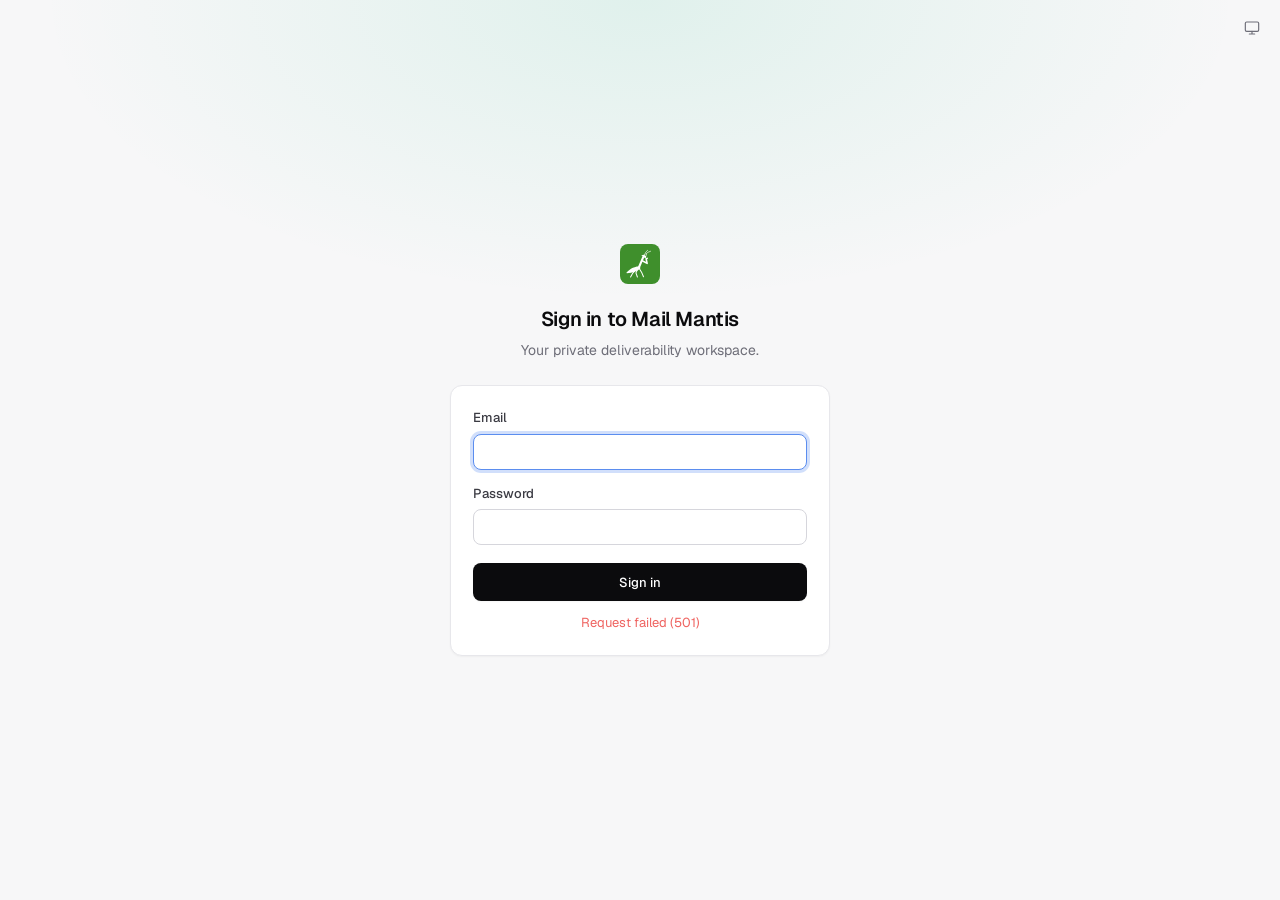
==== commit 3b75903f: "Explain Gemini quota errors, add theme switches and installable app - Gemini errors now say what Goo" ====
--- a/index.html
+++ b/index.html
@@ -7,6 +7,11 @@
   <meta name="color-scheme" content="light dark">
   <title>Mail Mantis</title>
   <link rel="icon" href="/assets/icon.svg" type="image/svg+xml">
+  <link rel="manifest" href="/manifest.webmanifest">
+  <link rel="apple-touch-icon" href="/assets/apple-touch-icon.png">
+  <meta name="theme-color" content="#0b0b0d">
+  <meta name="apple-mobile-web-app-capable" content="yes">
+  <meta name="apple-mobile-web-app-title" content="Mail Mantis">
   <link rel="preload" href="/assets/fonts/Geist-Variable.woff2" as="font" type="font/woff2" crossorigin>
   <link rel="stylesheet" href="/app.css">
   <script>try{var t=localStorage.getItem('mm-theme');if(t==='light'||t==='dark')document.documentElement.dataset.theme=t}catch(e){}</script>
--- a/app.css
+++ b/app.css
@@ -524,3 +524,46 @@
 .chart-card .pchart { flex: 1; grid-template-rows: minmax(250px, 1fr) auto; }
 .card-head.col .right .legend { flex-wrap: nowrap; gap: 12px; }
 .hbar span { font: 600 12px var(--font); }
+.placement-actions { display: flex; flex-wrap: wrap; align-items: center; gap: 8px; margin-top: 10px; }
+.pick label.faint { cursor: not-allowed; }
+
+/* ---------- Connection checks ---------- */
+.check-block { margin-top: 16px; padding-top: 14px; border-top: 1px dashed var(--border); }
+.check-list { display: grid; gap: 10px; margin-top: 12px; }
+.check-row { display: grid; grid-template-columns: 22px minmax(0, 1fr); gap: 8px; font-size: 13px; }
+.check-row b { display: block; font-weight: 500; }
+.check-row span { color: var(--muted); }
+.check-mark { display: grid; place-items: center; width: 20px; height: 20px; border-radius: 50%; background: var(--hover); color: var(--muted); font-size: 12px; font-weight: 700; }
+.check-mark.ok { background: color-mix(in srgb, var(--inbox) 16%, transparent); color: var(--inbox); }
+.check-mark.bad { background: color-mix(in srgb, var(--spam) 14%, transparent); color: var(--spam); }
+
+/* ---------- Member accounts ---------- */
+.member-page { min-height: 100vh; background: var(--bg); }
+.member-top { display: flex; align-items: center; gap: 10px; height: 60px; padding: 0 24px; border-bottom: 1px solid var(--border); background: var(--surface); }
+.member-top .grow { flex: 1; }
+.member-main { max-width: 760px; margin: 0 auto; padding: 36px 20px 64px; display: grid; gap: 18px; }
+.member-main h1 { margin: 0; font-size: 26px; font-weight: 600; letter-spacing: -.02em; }
+.member-main .lead { margin: -8px 0 0; color: var(--muted); font-size: 15px; }
+.member-connect { display: flex; flex-wrap: wrap; gap: 10px; }
+.member-connect .btn { height: 40px; padding: 0 18px; }
+.member-inbox { display: grid; grid-template-columns: minmax(0, 1fr) auto; gap: 8px 14px; align-items: center; padding: 14px 16px; border-top: 1px solid var(--border); }
+.member-inbox .who b, .member-inbox .who span { display: block; overflow: hidden; text-overflow: ellipsis; white-space: nowrap; }
+.member-inbox .who b { font-weight: 500; }
+.member-inbox .who span { color: var(--muted); font-size: 12.5px; }
+.member-inbox .pills { display: flex; gap: 6px; flex-wrap: wrap; justify-content: flex-end; }
+.member-inbox .row-actions { grid-column: 1 / -1; display: flex; flex-wrap: wrap; gap: 6px; }
+.plain-list { margin: 0; padding-left: 18px; color: var(--text-2); font-size: 13.5px; display: grid; gap: 8px; }
+.member-password summary { padding: 14px 16px; cursor: pointer; font-weight: 500; }
+.row-actions { display: flex; gap: 6px; flex-wrap: wrap; }
+
+.logo, .ws-logo { background: #0b0b0d; }
+.logo svg { width: 78%; height: 78%; }
+.ws-logo svg { width: 28px; height: 28px; }
+
+/* Sign-in tile: green with a white mantis in light mode; dark mode keeps the dark tile. */
+:root:not([data-theme="dark"]) .auth-card .logo { background: #3f8f2c; --mantis: #fff; --mantis-eye: #3f8f2c; }
+@media (prefers-color-scheme: dark) { :root:not([data-theme="light"]) .auth-card .logo { background: #0b0b0d; --mantis: #8cc461; --mantis-eye: #0b0b0d; } }
+.auth-card #auth-form .btn + .btn { margin-top: 8px; }
+.dlg-body .copy code { white-space: normal; overflow-wrap: anywhere; }
+.dlg-body .copy { height: auto; padding: 8px 10px; }
+.theme-float { position: fixed; top: 14px; right: 14px; z-index: 5; }
